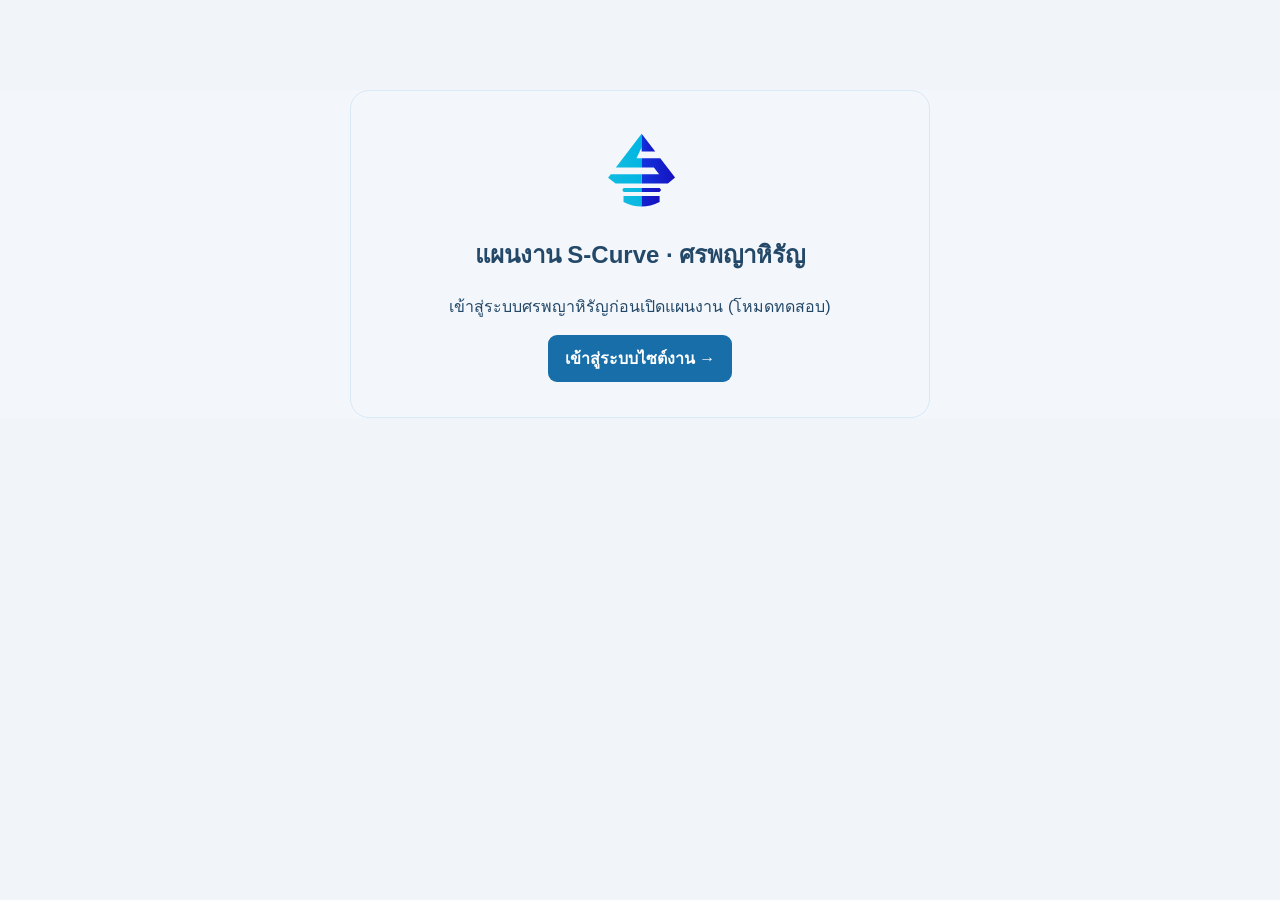
==== scurve.html @ 2c729a8c "Create Sorphayahiran branded S-Curve with expandable stage rows; leave Awake Unit S-Curve unchanged" ====
<!doctype html>
<html lang="th"><head><meta charset="utf-8"><meta name="viewport" content="width=device-width,initial-scale=1">
<title>ศรพญาหิรัญ | S-Curve แผนงานราชมงคลล้านนา</title><link rel="icon" href="spy-mark.svg" type="image/svg+xml"><script>window.spyIsOwner=()=>{try{return sessionStorage.getItem("spy_demo_role")==="owner"}catch{return false}}</script>
<style>
:root{font-family:Tahoma,Arial,sans-serif;color:#182c44;background:#f1f5fa}*{box-sizing:border-box}body{margin:0}header{background:#12263e;color:white;padding:20px 28px}header h1{margin:0;font-size:23px}header small{color:#bfd0e2}.wrap{max-width:none;width:100%;margin:12px auto;padding:0 10px}.card{background:white;border:1px solid #dce5ef;border-radius:12px;padding:18px;margin-bottom:16px;box-shadow:0 3px 12px #10263d0a}.toolbar{display:flex;gap:8px;flex-wrap:wrap;align-items:center}button{cursor:pointer;border:1px solid #b9c9d8;border-radius:7px;padding:10px 14px;background:white;font-weight:bold;color:#173450}button.active,button.primary{background:#1465b7;color:white;border-color:#1465b7}button:hover{filter:brightness(.94)}label{font-size:13px;font-weight:bold}input{padding:8px;border:1px solid #bccbd8;border-radius:5px}input[type=number]{width:80px}.time-stats{margin-top:12px}.time-stats .stat{background:#e9f6f4}.schedule .monthly-total th{background:#e4f5eb;font-weight:bold}.schedule .monthly-days th{background:#fff3dc;font-weight:bold}.stats{display:grid;grid-template-columns:repeat(4,1fr);gap:12px}.stat{padding:15px;border-radius:9px;background:#eff5fb}.stat b{display:block;font-size:24px;margin-top:6px}.negative{color:#c63d3d}.positive{color:#16804e}.sheet{overflow-x:auto;max-width:100%}.print-title{text-align:center;margin-bottom:14px}.print-title h2{margin:4px 0}.grid-holder{position:relative;min-width:0;width:100%}.schedule{border-collapse:collapse;width:100%;table-layout:fixed;font-size:clamp(7px,.56vw,10px)}.schedule th,.schedule td{border:1px solid #aab8c5;text-align:center;padding:4px 1px;height:31px}.schedule th{background:#e9f1fa}.schedule .desc{width:190px;text-align:left;padding-left:7px}.schedule .no{width:44px}.schedule .amount{width:100px}.schedule .month{width:auto}.schedule .bar{background:#d84b53}.schedule .actualbar{background:#45a77a}.schedule .muted{background:#f7f9fc}.schedule .rowactual td{height:25px;background-color:#f9fcff}.schedule .rowactual .actualbar{background:#45a77a}.curve{position:absolute;pointer-events:none;overflow:visible}.curve polyline{fill:none;stroke-width:3.2;stroke-linejoin:round;stroke-linecap:round}.curve text{font-size:10px;fill:#1c5b9d}.legend{display:flex;gap:18px;margin:12px 0;font-size:13px}.dot{display:inline-block;width:13px;height:4px;vertical-align:middle;margin-right:5px}.edit{border-collapse:collapse;width:100%;font-size:13px}.edit td,.edit th{border-bottom:1px solid #dce5ee;padding:9px}.edit th{text-align:left;background:#edf4fb}.note{font-size:12px;color:#64768b}footer{padding:20px;text-align:center;color:#718198}@media(max-width:850px){.stats{grid-template-columns:repeat(2,1fr)}.schedule{font-size:8px}.schedule .desc{width:150px}}@page{size:A3 landscape;margin:9mm}@media print{body{background:white}header,.toolbar,.editor,.note,.noprint,footer{display:none!important}.wrap{margin:0;max-width:none;padding:0}.card{box-shadow:none;border:0;padding:0;margin:0}.sheet{overflow:visible}.grid-holder{min-width:0}.schedule{font-size:8px}.schedule .desc{width:190px}.schedule .amount{width:88px}.schedule .no{width:30px}.schedule th,.schedule td{height:29px;padding:2px 0}.schedule .rowactual td{height:20px}.stats{grid-template-columns:repeat(4,1fr)}.stat{padding:6px}.stat b{font-size:14px}.print-title h2{font-size:15px}}
.panel-heading{display:flex;justify-content:space-between;align-items:center;gap:12px}.panel-heading h3{margin:0}.toggle-panel{white-space:nowrap}#planPanel[hidden],#actualPanel[hidden]{display:none!important}@media print{#planPanel,#actualPanel{display:none!important}}</style><link rel="stylesheet" href="scurve-spy.css"></head><body><div id="spyAuthGate"><img src="spy-mark.svg" alt="ศรพญาหิรัญ" width="85" height="85"><h2>แผนงาน S-Curve · ศรพญาหิรัญ</h2><p>เข้าสู่ระบบศรพญาหิรัญก่อนเปิดแผนงาน (โหมดทดสอบ)</p><a href="./index.html">เข้าสู่ระบบไซต์งาน →</a></div><div class="spy-scurve-app">
<header><div class="spy-brand-heading"><img src="logo.png" onerror="this.onerror=null;this.src='spy-mark.svg'" alt="โลโก้ศรพญาหิรัญ"><div><h1>ศรพญาหิรัญ · S-CURVE MANAGER</h1><small>แผนงานโครงการอาคารเรียนและปฏิบัติการเอนกประสงค์ · มทร.ล้านนา ดอยสะเก็ด</small></div></div></header>
<main class="wrap">
<section class="card toolbar noprint"><a class="spy-return" href="./index.html?tab=plan">← ระบบบริหารไซต์ราชมงคล</a>
<button id="planBtn" class="active" onclick="setMode('plan')">🔵 แผนงานตามสัญญา</button>
<button id="compareBtn" onclick="setMode('compare')">🟢 เทียบแผนกับงานปัจจุบัน</button>
<button onclick="window.print()">🖨️ พิมพ์ PDF (A3 แนวนอน)</button>
<label>วันที่รายงาน <input id="reportDate" type="date" onchange="render()"></label>
<button onclick="exportData()">⬇️ สำรองข้อมูล</button>
<label class="primary" style="padding:9px;border-radius:6px;background:#edf4fb">⬆️ นำเข้าข้อมูล <input type="file" accept=".json" onchange="importData(event)" style="width:180px"></label>
</section>
<section class="card"><div class="print-title"><h2>แผนงานและกราฟความก้าวหน้า (S-CURVE)</h2><div><strong>อาคารเรียนและปฏิบัติการเอนกประสงค์ มทร.ล้านนา</strong></div><div><span class="spy-price">สัญญา 205,555,555 บาท · </span> 13 งวด · 6 ต.ค. 2569 – 4 มี.ค. 2572 · <span id="dateLabel"></span></div></div>
<div class="stats"><div class="stat">แผนสะสม ณ วันที่รายงาน<b id="planValue">0%</b></div><div class="stat">ผลงานจริงสะสม<b id="actualValue">0%</b></div><div class="stat">ผลต่างจริง − แผน<b id="deltaValue">0%</b></div><div class="stat">สถานะ<b id="statusValue">—</b></div></div>
<div class="stats time-stats"><div class="stat">ระยะเวลาตามสัญญา<b id="totalDays">—</b></div><div class="stat">ใช้เวลาไปแล้ว<b id="usedDays">—</b></div><div class="stat">เหลือเวลาอีก<b id="remainingDays">—</b></div><div class="stat spy-sensitive">มูลค่างานตามแผน ณ วันที่รายงาน<b id="earnedValue">—</b><small class="note">คำนวณจากแผนสะสม × มูลค่าสัญญา</small></div></div><div class="stats time-stats spy-sensitive"><div class="stat">มูลค่าผลงานจริงสะสม ณ วันที่รายงาน<b id="actualMoneyValue">—</b></div><div class="stat">ผลต่างมูลค่างานจริง − แผน<b id="moneyDeltaValue">—</b></div><div class="stat">มูลค่าสัญญารวม<b id="contractMoneyValue">—</b></div><div class="stat">วันที่ใช้คำนวณ<b id="moneyReportDate">—</b></div></div><div class="legend"><span><i class="dot" style="background:#1674d2"></i>แผนงาน</span><span id="actualLegend"><i class="dot" style="background:#119b64"></i>ผลงานจริง</span><span><i class="dot" style="background:#d84b53"></i>ช่วงดำเนินงานตามแผน</span></div>
<div class="spy-inline-heading noprint"><div><h2>13 งวดงานและแผนงานย่อย</h2><p>คลิก ▸ ที่งวดเพื่อแทรกงานย่อยใต้แผนใหญ่ · คลิกชื่องานเพื่อแก้ไขวันและผลงานจริง</p></div><div class="spy-stage-control"><button onclick="spyExpandAll()">＋ เปิดทุกงวด</button><button onclick="spyCollapseAll()">− ย่อทุกงวด</button><button onclick="spySyncSubplans()">↻ อัปเดตกราฟจากงานย่อย</button></div></div><div class="sheet"><div class="grid-holder" id="gridHolder"><table class="schedule" id="schedule"></table><svg class="curve" id="curve"></svg></div></div>
<div id="spyActiveStageNotice" class="spy-callout spy-no-print">เลือกงวดงานเพื่อแสดงแผนย่อยตามเอกสารการแบ่งงวด 1–13</div><section id="spySubplanDetails" class="spy-sub-editor spy-no-print" hidden></section><p class="note">เส้น S-Curve คำนวณตามสัดส่วนมูลค่างวดงานที่กระจายตามวันในแต่ละงวด (Financial-weighted progress) ไม่ใช่ปริมาณงานทางกายภาพโดยตรง ข้อมูลจริงต้องบันทึกเอง</p></section>
<section class="card editor"><div class="panel-heading"><h3>ปรับแผนสะสมรายเดือน</h3><button type="button" class="toggle-panel noprint" onclick="togglePanel('planPanel',this)" aria-expanded="false">▼ แสดงข้อมูล</button></div><div id="planPanel" hidden><p class="note">กรอกเปอร์เซ็นต์แผนสะสมสิ้นเดือนเพื่อปรับมูลค่าตามแผน · ไม่กรอกใช้แผนเดิม</p><div class="sheet"><table class="edit"><thead><tr><th>เดือน</th><th>แผนสะสม (%)</th><th>เดือน</th><th>แผนสะสม (%)</th></tr></thead><tbody id="planEditBody"></tbody></table></div><button onclick="resetPlan()">คืนค่าแผนเดิม</button></div></section><section class="card editor"><div class="panel-heading"><h3>บันทึกผลงานจริงรายเดือน</h3><button type="button" class="toggle-panel noprint" onclick="togglePanel('actualPanel',this)" aria-expanded="false">▼ แสดงข้อมูล</button></div><div id="actualPanel" hidden><p class="note">เลือกวิธีกรอก: เปอร์เซ็นต์สะสม หรือมูลค่างานรายเดือน · กรอกข้อมูลแล้วกราฟและสรุปจะปรับทันที · ระบบเก็บข้อมูลในเบราว์เซอร์เครื่องนี้โดยอัตโนมัติ กรุณาสำรอง JSON เป็นระยะ</p><label>รูปแบบข้อมูลจริง <select id="actualMode" onchange="changeActualMode(this.value)"><option value="percent">เปอร์เซ็นต์งานจริงสะสม (%)</option><option value="money" class="spy-owner-only">มูลค่างานจริงรายเดือน (บาท)</option></select></label><div class="sheet"><table class="edit"><thead><tr><th>เดือน</th><th><span class="actualInputLabel">ผลงานจริงสะสม (%)</span></th><th>เดือน</th><th>มูลค่างานจริงรายเดือน (บาท)</th></tr></thead><tbody id="editBody"></tbody></table></div><button onclick="clearActual()">ล้างผลงานจริงทั้งหมด</button></div></section>
</main><footer>บริษัท ศรพญาหิรัญ จำกัด · แผนงานราชมงคลล้านนา · ข้อมูลทดลองอยู่ในอุปกรณ์นี้</footer></div>
<script src="site-contract-data.js"></script>
<script>
const milestones=[
['2569-10-06','2570-02-03',14388888,'เตรียมพื้นที่ / เสาเข็ม / ฐานราก / ไฟฟ้าแรงสูง'],
['2570-02-04','2570-05-04',8222222,'พื้นชั้น 1 / เสาชั้น 2 / ระบบสุขาภิบาล'],
['2570-05-05','2570-07-03',12333333,'พื้น PT ชั้น 2 / เสาชั้น 3 / ถังบำบัด'],
['2570-07-04','2570-09-01',8222222,'พื้นชั้น 3 / บันได / ก่อผนัง / ท่อไฟฟ้า'],
['2570-09-02','2570-10-31',16444444,'โครงหลังคา / ก่อฉาบ / ท่อไฟฟ้า 80%'],
['2570-11-01','2570-12-30',24666666,'มุงหลังคา / ท่อสุขาภิบาล / ท่อสื่อสาร'],
['2570-12-31','2571-02-13',12333333,'หลังคา / ร้อยสาย / ฝ้าเพดาน'],
['2571-02-14','2571-03-29',10277777,'ฝ้า / พื้น / ตู้ควบคุมไฟฟ้า / ระบบสื่อสาร'],
['2571-03-30','2571-05-28',10277777,'แจ้งเหตุเพลิงไหม้ / แสงสว่าง / ระบายอากาศ'],
['2571-05-29','2571-08-06',10277777,'ทาสี / สุขาภิบาล / ปรับอากาศ / งานพื้น'],
['2571-08-07','2571-10-05',28777777,'ถนน / ผนังภายนอก / Solar / ระบบภาพเสียง'],
['2571-10-06','2572-01-03',20555555,'ถนน / เครื่องปรับอากาศ / หม้อแปลง / ไฟภายนอก'],
['2572-01-04','2572-03-04',28777784,'ภูมิทัศน์ / CCTV / ลิฟต์ / ทดสอบส่งมอบ']
];
const thaiYear=(s)=>{const a=s.split('-');return new Date(Number(a[0])-543,Number(a[1])-1,Number(a[2]))};
const iso=(d)=>d.toISOString().slice(0,10);
const fmt=(n)=>new Intl.NumberFormat('th-TH').format(n);
const months=[];for(let y=2026,m=9;y<2029||(y===2029&&m<=2);){months.push(new Date(y,m,1));m++;if(m===12){m=0;y++}}
const key=(d)=>d.getFullYear()+'-'+String(d.getMonth()+1).padStart(2,'0');
const label=(d)=>d.toLocaleDateString('th-TH',{month:'short',year:'2-digit'});
const total=milestones.reduce((s,r)=>s+r[2],0);const DAY=86400000;const projectStart=thaiYear(milestones[0][0]);const projectEnd=thaiYear(milestones[milestones.length-1][1]);const contractDays=Math.round((projectEnd-projectStart)/DAY)+1;function overlapDays(a,b,c,d){return Math.max(0,Math.round((Math.min(b,d)-Math.max(a,c))/DAY)+1)}function monthlyMoney(m){if(Object.keys(planOverrides).length){const prev=new Date(m.getFullYear(),m.getMonth(),0),end=new Date(m.getFullYear(),m.getMonth()+1,0);return total*(planAt(end)-planAt(prev))/100}const a=new Date(m.getFullYear(),m.getMonth(),1),b=new Date(m.getFullYear(),m.getMonth()+1,0);return milestones.reduce((sum,r)=>{const x=thaiYear(r[0]),y=thaiYear(r[1]);return sum+r[2]*overlapDays(x,y,a,b)/(Math.round((y-x)/DAY)+1)},0)}
let planOverrides={};try{planOverrides=JSON.parse(localStorage.getItem('spy-scurve-plan-overrides')||'{}')}catch(e){}let actual={};let actualMode=localStorage.getItem('spy-scurve-input-mode')||'percent';try{actual=JSON.parse(localStorage.getItem('spy-scurve-money-v2')||localStorage.getItem('spy-scurve-actual')||'{}')}catch(e){}
let mode='plan';
const today=new Date();document.getElementById('reportDate').value=iso(today);
function basePlanAt(date){let sum=0;for(const r of milestones){const a=thaiYear(r[0]),b=thaiYear(r[1]);const days=(b-a)/86400000+1;const elapsed=Math.max(0,Math.min(days,(date-a)/86400000+1));sum+=r[2]*elapsed/days}return 100*sum/total}
function planAt(date){if(!Object.keys(planOverrides).length)return basePlanAt(date);if(date<projectStart)return 0;if(date>=projectEnd)return 100;const m=new Date(date.getFullYear(),date.getMonth(),1),end=new Date(m.getFullYear(),m.getMonth()+1,0),prev=new Date(m.getFullYear(),m.getMonth(),0),pm=new Date(m.getFullYear(),m.getMonth()-1,1);const current=planOverrides[key(m)]===undefined?basePlanAt(end):Number(planOverrides[key(m)]);const previous=m.getTime()===new Date(projectStart.getFullYear(),projectStart.getMonth(),1).getTime()?0:(planOverrides[key(pm)]===undefined?basePlanAt(prev):Number(planOverrides[key(pm)]));const start=m<projectStart?projectStart:m;return previous+(current-previous)*Math.max(0,Math.min(1,((date-start)/DAY+1)/((end-start)/DAY+1)))}
function togglePanel(id,button){const panel=document.getElementById(id);const open=panel.hidden;panel.hidden=!open;button.textContent=open?'▲ ซ่อนข้อมูล':'▼ แสดงข้อมูล';button.setAttribute('aria-expanded',String(open));try{localStorage.setItem('spy-scurve-panel-'+id,open?'open':'closed')}catch(e){}}function restorePanels(){for(const id of ['planPanel','actualPanel']){const panel=document.getElementById(id);const open=localStorage.getItem('spy-scurve-panel-'+id)==='open';panel.hidden=!open;const btn=panel.parentElement.querySelector('.toggle-panel');btn.textContent=open?'▲ ซ่อนข้อมูล':'▼ แสดงข้อมูล';btn.setAttribute('aria-expanded',String(open))}}function makePlanEditor(){let out='';for(let i=0;i<months.length;i+=2){out+='<tr>';for(let j=i;j<i+2;j++){if(j>=months.length){out+='<td></td><td></td>';continue}const m=months[j],k=key(m);out+='<td>'+label(m)+'</td><td><input type="number" min="0" max="100" step=".01" placeholder="'+basePlanAt(new Date(m.getFullYear(),m.getMonth()+1,0)).toFixed(2)+'" value="'+(planOverrides[k]??'')+'" data-month="'+k+'" onchange="updatePlan(this)"></td>'}out+='</tr>'}document.getElementById('planEditBody').innerHTML=out}
function updatePlan(el){const v=el.value.trim();if(v==='')delete planOverrides[el.dataset.month];else{const n=Number(v);if(!Number.isFinite(n)||n<0||n>100){alert('กรอกแผน 0–100%');return}planOverrides[el.dataset.month]=n}localStorage.setItem('spy-scurve-plan-overrides',JSON.stringify(planOverrides));render()}
function resetPlan(){if(!confirm('คืนค่าแผนเดิม?'))return;planOverrides={};localStorage.removeItem('spy-scurve-plan-overrides');makePlanEditor();render()}
function actualCumulative(m){const known=months.filter(x=>x<=m&&actual[key(x)]!==undefined&&actual[key(x)]!=='');if(!known.length)return null;if(actualMode==='percent')return Number(actual[key(known[known.length-1])]);return 100*known.reduce((sum,x)=>sum+Number(actual[key(x)]||0),0)/total}function lastRecordedMonth(){const known=months.filter(m=>actual[key(m)]!==undefined&&actual[key(m)]!=='');return known.length?known[known.length-1]:null}function actualOnRecordedTimeline(m){const last=lastRecordedMonth();return last&&m<=last?actualCumulative(m):null}
function actualAt(date){const eligible=months.filter(m=>m<=date&&actual[key(m)]!==undefined&&actual[key(m)]!=='');return eligible.length?actualCumulative(eligible[eligible.length-1]):null}
function changeActualMode(v){if(v===actualMode)return;if(Object.keys(actual).length&&!confirm('เปลี่ยนรูปแบบข้อมูลจะล้างค่าที่กรอกไว้ในรูปแบบเดิม ต้องการดำเนินการหรือไม่?')){document.getElementById('actualMode').value=actualMode;return}actual={};actualMode=v;localStorage.setItem('spy-scurve-input-mode',v);localStorage.setItem('spy-scurve-money-v2','{}');makeEditor();render()}
function setMode(v){mode=v;document.getElementById('planBtn').classList.toggle('active',v==='plan');document.getElementById('compareBtn').classList.toggle('active',v==='compare');render()}
function render(){const d=new Date(document.getElementById('reportDate').value+'T23:59:59');const p=planAt(d),a=actualAt(d);document.getElementById('dateLabel').textContent='วันที่รายงาน '+d.toLocaleDateString('th-TH',{dateStyle:'long'});document.getElementById('planValue').textContent=p.toFixed(2)+'%';document.getElementById('actualValue').textContent=a===null?'ยังไม่บันทึก':a.toFixed(2)+'%';const diff=a===null?null:a-p;const de=document.getElementById('deltaValue');de.textContent=diff===null?'—':(diff>0?'+':'')+diff.toFixed(2)+'%';de.className=diff===null?'':diff<0?'negative':'positive';document.getElementById('statusValue').textContent=diff===null?'รอข้อมูล':diff<-0.01?'ล่าช้ากว่าแผน':diff>0.01?'เร็วกว่าแผน':'ตรงตามแผน';document.getElementById('actualLegend').style.display=mode==='compare'?'':'none';const reportDay=new Date(d.getFullYear(),d.getMonth(),d.getDate());const elapsed=Math.max(0,Math.min(contractDays,Math.round((reportDay-projectStart)/DAY)+1));document.getElementById('totalDays').textContent=fmt(contractDays)+' วัน';document.getElementById('usedDays').textContent=fmt(elapsed)+' วัน';document.getElementById('remainingDays').textContent=fmt(contractDays-elapsed)+' วัน';const plannedMoney=total*p/100;const actualMoney=a===null?null:total*a/100;document.getElementById('earnedValue').textContent=fmt(Math.round(plannedMoney))+' บาท';document.getElementById('actualMoneyValue').textContent=actualMoney===null?'ยังไม่บันทึก':fmt(Math.round(actualMoney))+' บาท';const moneyDelta=document.getElementById('moneyDeltaValue');moneyDelta.textContent=actualMoney===null?'—':(actualMoney-plannedMoney>=0?'+':'−')+fmt(Math.round(Math.abs(actualMoney-plannedMoney)))+' บาท';moneyDelta.className=actualMoney===null?'':actualMoney<plannedMoney?'negative':'positive';document.getElementById('contractMoneyValue').textContent=fmt(total)+' บาท';document.getElementById('moneyReportDate').textContent=d.toLocaleDateString('th-TH',{day:'numeric',month:'short',year:'numeric'});
let html='<colgroup><col style="width:32px"><col style="width:185px"><col style="width:96px">'+months.map(()=>'<col style="width:auto">').join('')+'</colgroup><thead><tr><th class="no">งวด</th><th class="desc">รายละเอียดงาน</th><th class="amount">'+(window.spyIsOwner()?'จำนวนเงิน (บาท)':'เป้าหมาย')+'</th>'+months.map(m=>'<th class="month">'+label(m)+'</th>').join('')+'</tr></thead><tbody>';
milestones.forEach((r,i)=>{
 const stageStart=thaiYear(r[0]),stageEnd=thaiYear(r[1]);
 html+='<tr class="spy-stage-main"><td>'+(i+1)+'</td>'+
 '<td class="desc"><button type="button" class="spy-expand" onclick="spyToggleStage('+i+')" aria-label="เปิดแผนย่อยงวดที่ '+(i+1)+'" aria-expanded="'+(window.spyIsExpanded?.(i)?'true':'false')+'">'+(window.spyIsExpanded?.(i)?'▾':'▸')+'</button> '+r[3]+
 ' <span class="spy-stage-percent">'+(window.spyStagePercent?.(i)??0).toFixed(1)+'%</span></td>'+
 '<td>'+(window.spyIsOwner()?fmt(r[2]):'—')+'</td>'+
 months.map(m=>{const finish=new Date(m.getFullYear(),m.getMonth()+1,0);return '<td class="'+(stageStart<=finish&&stageEnd>=m?'bar':'muted')+'"></td>'}).join('')+'</tr>';
 if(mode==='compare')html+='<tr class="rowactual"><td></td><td class="desc">ผลงานจริงงวด '+(i+1)+'</td><td></td>'+
 months.map(m=>'<td class="'+(actual[key(m)]!==undefined&&stageStart<=new Date(m.getFullYear(),m.getMonth()+1,0)&&stageEnd>=m?'actualbar':'')+'"></td>').join('')+'</tr>';
 if(window.spyStageRows)html+=window.spyStageRows(i,months);
});
html+='</tbody><tfoot><tr class="monthly-days"><th colspan="3">ระยะเวลาดำเนินงานในแต่ละเดือน (วัน)</th>'+months.map(m=>'<th>'+overlapDays(projectStart,projectEnd,new Date(m.getFullYear(),m.getMonth(),1),new Date(m.getFullYear(),m.getMonth()+1,0))+'</th>').join('')+'</tr><tr class="monthly-total"><th colspan="3">มูลค่างานตามแผนรายเดือน (บาท)</th>'+months.map(m=>'<th>'+(window.spyIsOwner()?fmt(Math.round(monthlyMoney(m))):'—')+'</th>').join('')+'</tr><tr><th colspan="3">แผนสะสม (%)</th>'+months.map(m=>'<th>'+planAt(new Date(m.getFullYear(),m.getMonth()+1,0)).toFixed(1)+'</th>').join('')+'</tr>';if(mode==='compare')html+='<tr><th colspan="3">งานจริงสะสม (%)</th>'+months.map(m=>'<th>'+(actualOnRecordedTimeline(m)===null?'—':actualOnRecordedTimeline(m).toFixed(2))+'</th>').join('')+'</tr>';html+='</tfoot>';document.getElementById('schedule').innerHTML=html;requestAnimationFrame(drawCurve)}
function drawCurve(){const t=document.getElementById('schedule'),svg=document.getElementById('curve');const rows=t.tBodies[0].rows;if(!rows.length)return;const head=t.tHead.rows[0];const first=head.cells[3],last=head.cells[head.cells.length-1];const top=rows[0].offsetTop,bottom=rows[rows.length-1].offsetTop+rows[rows.length-1].offsetHeight;const x0=first.offsetLeft,x1=last.offsetLeft+last.offsetWidth;const h=bottom-top;svg.style.left=x0+'px';svg.style.top=top+'px';svg.style.width=(x1-x0)+'px';svg.style.height=h+'px';svg.setAttribute('viewBox','0 0 '+(x1-x0)+' '+h);const x=i=>head.cells[i+3].offsetLeft-x0+head.cells[i+3].offsetWidth/2;const y=v=>h-6-(Math.max(0,Math.min(100,v))/100)*(h-16);const pts=months.map((m,i)=>x(i)+','+y(planAt(new Date(m.getFullYear(),m.getMonth()+1,0)))).join(' ');let out='<polyline points="'+pts+'" stroke="#1674d2"/>';if(mode==='compare'){const known=months.map((m,i)=>({i,m,v:actualOnRecordedTimeline(m)})).filter(o=>o.v!==null&&Number.isFinite(o.v));if(known.length){out+='<polyline points="'+known.map(o=>x(o.i)+','+y(Number(o.v))).join(' ')+'" stroke="#119b64"/>';for(const o of known)out+='<circle cx="'+x(o.i)+'" cy="'+y(Number(o.v))+'" r="2.5" fill="#119b64"/>'}}svg.innerHTML=out}
function makeEditor(){document.getElementById('actualMode').value=actualMode;document.querySelectorAll('.actualInputLabel').forEach(el=>el.textContent=actualMode==='percent'?'ผลงานจริงสะสม (%)':'มูลค่างานจริงรายเดือน (บาท)');let s='';for(let i=0;i<months.length;i+=2){s+='<tr>';for(let j=i;j<i+2;j++){if(j>=months.length){s+='<td></td><td></td>';continue}const m=months[j],k=key(m);s+='<td>'+label(m)+'</td><td><input type="number" min="0" step="0.01" value="'+(actual[k]??'')+'" data-month="'+k+'" onchange="updateActual(this)"></td>'}s+='</tr>'}document.getElementById('editBody').innerHTML=s}
function updateActual(el){const v=el.value.trim();if(v==='')delete actual[el.dataset.month];else{const n=Number(v);if(!Number.isFinite(n)||n<0||(actualMode==='percent'&&n>100)){alert(actualMode==='percent'?'กรอกเปอร์เซ็นต์ 0–100':'กรอกจำนวนเงินตั้งแต่ 0 บาทขึ้นไป');return}actual[el.dataset.month]=n}localStorage.setItem('spy-scurve-money-v2',JSON.stringify(actual));render()}
function clearActual(){if(!confirm('ยืนยันล้างข้อมูลผลงานจริงทั้งหมด?'))return;actual={};localStorage.removeItem('spy-scurve-money-v2');makeEditor();render()}
function exportData(){const blob=new Blob([JSON.stringify({version:7,actual,actualMode,planOverrides},null,2)],{type:'application/json'});const a=document.createElement('a');a.href=URL.createObjectURL(blob);a.download='spy-scurve-actual.json';a.click();URL.revokeObjectURL(a.href)}
function importData(e){const f=e.target.files[0];if(!f)return;const rd=new FileReader();rd.onload=()=>{try{const obj=JSON.parse(rd.result);if(!obj.actual||typeof obj.actual!=='object')throw Error('Invalid');actual=obj.actual;planOverrides=obj.planOverrides||{};localStorage.setItem('spy-scurve-plan-overrides',JSON.stringify(planOverrides));actualMode=obj.actualMode||'percent';localStorage.setItem('spy-scurve-input-mode',actualMode);localStorage.setItem('spy-scurve-money-v2',JSON.stringify(actual));makeEditor();render()}catch(err){alert('ไฟล์ข้อมูลไม่ถูกต้อง')}};rd.readAsText(f)}
window.addEventListener('resize',drawCurve);makePlanEditor();makeEditor();restorePanels();render();
</script><script src="spy-scurve-tasks.js"></script></body></html>
---- scurve-spy.css ----
:root{font-family:Tahoma,Arial,sans-serif}body{background:#f3f7fc;color:#193857}
header{background:linear-gradient(107deg,#0e304e,#17649b);color:#fff;border-bottom:3px solid #31b2da}
.spy-brand-heading{display:flex;align-items:center;gap:14px}.spy-brand-heading img{width:58px;height:58px;object-fit:contain;background:#fff;border-radius:12px;padding:5px}
.spy-brand-heading h1{font-size:23px;letter-spacing:-.2px}.spy-brand-heading small{display:block;font-size:12px;margin-top:5px}
.spy-scurve-app{min-height:100vh}body:not(.spy-scurve-auth) .spy-scurve-app{display:none!important}
#spyAuthGate{padding:35px 20px;text-align:center;background:#f3f7fc;color:#234868;max-width:580px;margin:10vh auto;border:1px solid #d8e8f4;border-radius:19px}
body.spy-scurve-auth #spyAuthGate{display:none}#spyAuthGate a,.spy-return{display:inline-block;border-radius:9px;background:#176ea9;color:white;text-decoration:none;font-weight:700;padding:11px 17px}
.spy-return{background:#e5f3ff;color:#1b5b89;border:1px solid #cce4f7}
.spy-inline-heading{display:flex;gap:15px;justify-content:space-between;align-items:center;flex-wrap:wrap;padding:0 3px 12px}
.spy-inline-heading h2{margin:0;font-size:19px;color:#1a496f}.spy-inline-heading p{margin:5px 0 0;color:#71879e;font-size:12px}
.spy-stage-control{display:flex;align-items:center;gap:9px;flex-wrap:wrap}.spy-stage-control button{font-size:12px;padding:9px 12px}
.spy-expand{border:0;box-shadow:none;padding:4px 1px;background:transparent;font-size:12px;color:#125d97;vertical-align:middle}
.schedule .desc{line-height:1.5}.schedule .spy-subtask-row td{height:25px;background:#f8fbff;color:#35637e}
.schedule .spy-subtask-row td.task-time{background:#e5f3ff;border-bottom:1px solid #c9e7fa}
.schedule .spy-subtask-row td.task-time.active{background:#8dcdeb}.schedule .spy-subtask-row td.task-time.actual-done{background:#62beaa}
.schedule .spy-subtask-row .desc{font-size:9px;white-space:normal;overflow-wrap:anywhere}.schedule .spy-subtask-row .desc button{padding:0;border:0;text-align:left;font-size:9px;color:#275f90;background:transparent;font-weight:600;max-width:100%;white-space:normal}
.schedule .spy-subtask-row .desc button:hover{text-decoration:underline}.schedule .spy-subtask-row .no{color:#5694b9}
.schedule .spy-group-row td{background:#e7f1fc;font-weight:700;color:#295c82;height:27px;font-size:10px}
.spy-stage-percent{font-size:10px;display:inline-block;color:#1f7d66;background:#e0f6ed;border-radius:8px;padding:1px 5px;margin-left:3px}
.spy-sub-editor{border:1px solid #cee4f7;background:#f9fcff;border-radius:13px;margin-top:14px;padding:16px}
.spy-sub-editor h3{font-size:17px;color:#20547c;margin-top:0}.spy-sub-form{display:grid;grid-template-columns:repeat(3,minmax(0,1fr));gap:11px}
.spy-sub-form label{display:flex;flex-direction:column;gap:6px;font-size:12px;color:#3e6283}.spy-sub-form label.wide{grid-column:1/-1}
.spy-sub-form input,.spy-sub-form textarea,.spy-sub-form select{width:100%;padding:10px;border-radius:9px;border:1px solid #d2e2ef;background:white;color:#143650}
.spy-sub-form textarea{min-height:80px}.spy-sub-actions{display:flex;gap:8px;flex-wrap:wrap;margin-top:16px}
.spy-sub-actions button{background:#176eb0;color:white;border:0}.spy-sub-actions button.ghost{background:white;color:#176eb0;border:1px solid #bcd7ed}
.spy-callout{padding:12px;background:#eaf5ff;border:1px solid #cfe5f6;border-radius:9px;font-size:12px;color:#335f7c;line-height:1.7;margin:12px 0}
.spy-sensitive-warning{color:#915c16;background:#fff3df;padding:10px 13px;border-radius:9px;margin:10px 0;font-size:11px}
body.spy-scurve-admin .spy-sensitive,body.spy-scurve-admin .spy-price,body.spy-scurve-admin .spy-owner-only{display:none!important}
@media(max-width:850px){.spy-sub-form{grid-template-columns:1fr 1fr}.spy-inline-heading{align-items:flex-start}}
@media(max-width:540px){.spy-sub-form{grid-template-columns:1fr}.spy-brand-heading h1{font-size:18px}.spy-stage-control button{font-size:11px}}
@media print{
 #spyAuthGate,.spy-expand,.spy-stage-control,.spy-sub-editor,.spy-sub-actions,.spy-return,.spy-inline-heading,.spy-no-print{display:none!important}
 .schedule .spy-subtask-row td{height:19px;font-size:7px}.schedule .spy-group-row td{height:20px;font-size:7px}
 .schedule .spy-subtask-row .desc button{font-size:7px}.schedule .spy-subtask-row td.task-time.active{background:#b3dbf5!important;print-color-adjust:exact;-webkit-print-color-adjust:exact}
 header{display:none!important}.card{page-break-inside:avoid}
}
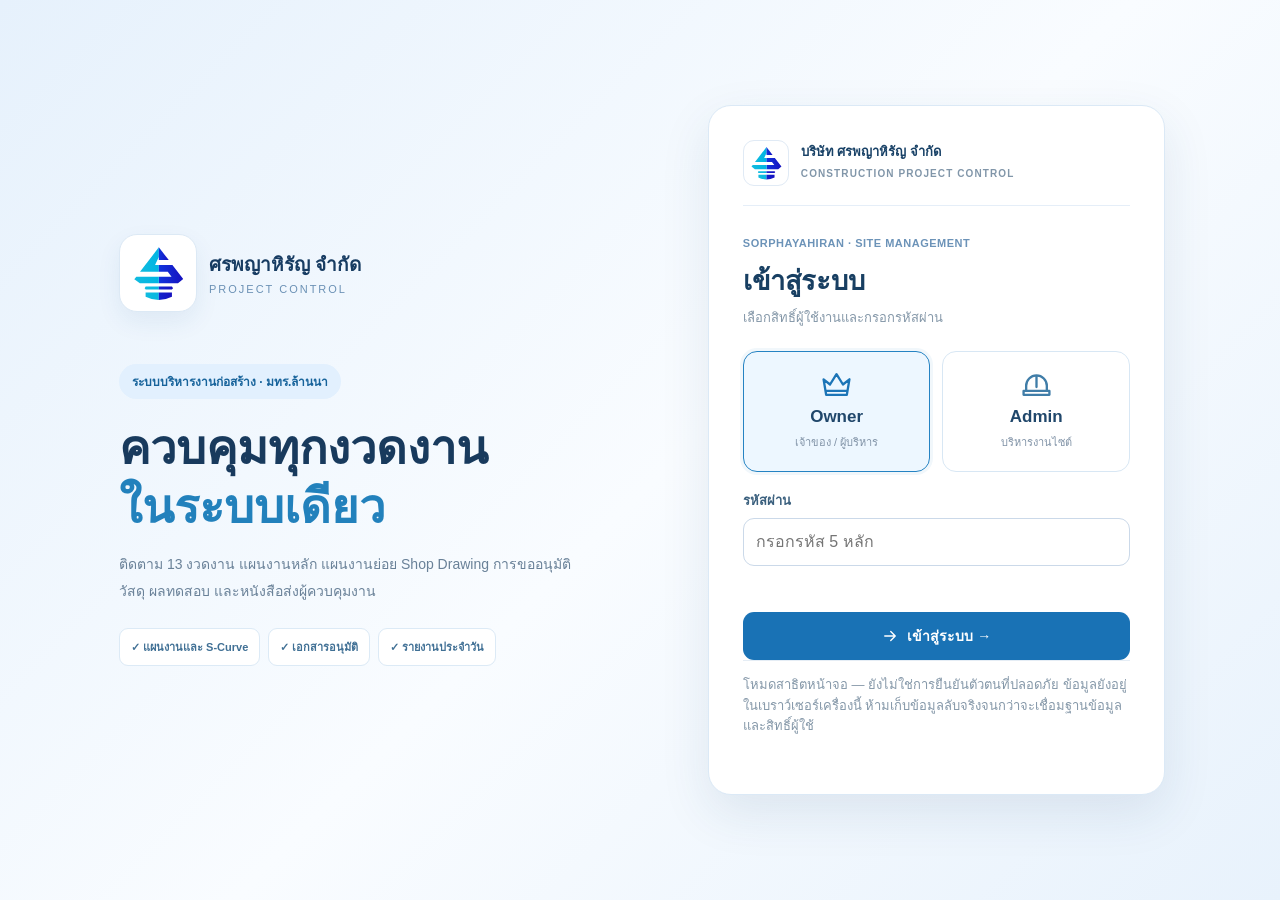
==== commit d087bab2: "Fix S-Curve access after rollback: restore role unlock and route unauthenticated users to site login" ====
--- a/scurve.html
+++ b/scurve.html
@@ -3,7 +3,7 @@
 <title>ศรพญาหิรัญ | S-Curve แผนงานราชมงคลล้านนา</title><link rel="icon" href="spy-mark.svg" type="image/svg+xml"><script>window.spyIsOwner=()=>{try{return sessionStorage.getItem("spy_demo_role")==="owner"}catch{return false}}</script>
 <style>
 :root{font-family:Tahoma,Arial,sans-serif;color:#182c44;background:#f1f5fa}*{box-sizing:border-box}body{margin:0}header{background:#12263e;color:white;padding:20px 28px}header h1{margin:0;font-size:23px}header small{color:#bfd0e2}.wrap{max-width:none;width:100%;margin:12px auto;padding:0 10px}.card{background:white;border:1px solid #dce5ef;border-radius:12px;padding:18px;margin-bottom:16px;box-shadow:0 3px 12px #10263d0a}.toolbar{display:flex;gap:8px;flex-wrap:wrap;align-items:center}button{cursor:pointer;border:1px solid #b9c9d8;border-radius:7px;padding:10px 14px;background:white;font-weight:bold;color:#173450}button.active,button.primary{background:#1465b7;color:white;border-color:#1465b7}button:hover{filter:brightness(.94)}label{font-size:13px;font-weight:bold}input{padding:8px;border:1px solid #bccbd8;border-radius:5px}input[type=number]{width:80px}.time-stats{margin-top:12px}.time-stats .stat{background:#e9f6f4}.schedule .monthly-total th{background:#e4f5eb;font-weight:bold}.schedule .monthly-days th{background:#fff3dc;font-weight:bold}.stats{display:grid;grid-template-columns:repeat(4,1fr);gap:12px}.stat{padding:15px;border-radius:9px;background:#eff5fb}.stat b{display:block;font-size:24px;margin-top:6px}.negative{color:#c63d3d}.positive{color:#16804e}.sheet{overflow-x:auto;max-width:100%}.print-title{text-align:center;margin-bottom:14px}.print-title h2{margin:4px 0}.grid-holder{position:relative;min-width:0;width:100%}.schedule{border-collapse:collapse;width:100%;table-layout:fixed;font-size:clamp(7px,.56vw,10px)}.schedule th,.schedule td{border:1px solid #aab8c5;text-align:center;padding:4px 1px;height:31px}.schedule th{background:#e9f1fa}.schedule .desc{width:190px;text-align:left;padding-left:7px}.schedule .no{width:44px}.schedule .amount{width:100px}.schedule .month{width:auto}.schedule .bar{background:#d84b53}.schedule .actualbar{background:#45a77a}.schedule .muted{background:#f7f9fc}.schedule .rowactual td{height:25px;background-color:#f9fcff}.schedule .rowactual .actualbar{background:#45a77a}.curve{position:absolute;pointer-events:none;overflow:visible}.curve polyline{fill:none;stroke-width:3.2;stroke-linejoin:round;stroke-linecap:round}.curve text{font-size:10px;fill:#1c5b9d}.legend{display:flex;gap:18px;margin:12px 0;font-size:13px}.dot{display:inline-block;width:13px;height:4px;vertical-align:middle;margin-right:5px}.edit{border-collapse:collapse;width:100%;font-size:13px}.edit td,.edit th{border-bottom:1px solid #dce5ee;padding:9px}.edit th{text-align:left;background:#edf4fb}.note{font-size:12px;color:#64768b}footer{padding:20px;text-align:center;color:#718198}@media(max-width:850px){.stats{grid-template-columns:repeat(2,1fr)}.schedule{font-size:8px}.schedule .desc{width:150px}}@page{size:A3 landscape;margin:9mm}@media print{body{background:white}header,.toolbar,.editor,.note,.noprint,footer{display:none!important}.wrap{margin:0;max-width:none;padding:0}.card{box-shadow:none;border:0;padding:0;margin:0}.sheet{overflow:visible}.grid-holder{min-width:0}.schedule{font-size:8px}.schedule .desc{width:190px}.schedule .amount{width:88px}.schedule .no{width:30px}.schedule th,.schedule td{height:29px;padding:2px 0}.schedule .rowactual td{height:20px}.stats{grid-template-columns:repeat(4,1fr)}.stat{padding:6px}.stat b{font-size:14px}.print-title h2{font-size:15px}}
-.panel-heading{display:flex;justify-content:space-between;align-items:center;gap:12px}.panel-heading h3{margin:0}.toggle-panel{white-space:nowrap}#planPanel[hidden],#actualPanel[hidden]{display:none!important}@media print{#planPanel,#actualPanel{display:none!important}}</style><link rel="stylesheet" href="scurve-spy.css"></head><body><div id="spyAuthGate"><img src="spy-mark.svg" alt="ศรพญาหิรัญ" width="85" height="85"><h2>แผนงาน S-Curve · ศรพญาหิรัญ</h2><p>เข้าสู่ระบบศรพญาหิรัญก่อนเปิดแผนงาน (โหมดทดสอบ)</p><a href="./index.html">เข้าสู่ระบบไซต์งาน →</a></div><div class="spy-scurve-app">
+.panel-heading{display:flex;justify-content:space-between;align-items:center;gap:12px}.panel-heading h3{margin:0}.toggle-panel{white-space:nowrap}#planPanel[hidden],#actualPanel[hidden]{display:none!important}@media print{#planPanel,#actualPanel{display:none!important}}</style><link rel="stylesheet" href="scurve-spy.css"></head><body><div id="spyAuthGate"><img src="spy-mark.svg" alt="ศรพญาหิรัญ" width="85" height="85"><h2>แผนงาน S-Curve · ศรพญาหิรัญ</h2><p>เข้าสู่ระบบศรพญาหิรัญก่อนเปิดแผนงาน (โหมดทดสอบ)</p><a href="./index.html?return=scurve">เข้าสู่ระบบไซต์งาน →</a></div><div class="spy-scurve-app">
 <header><div class="spy-brand-heading"><img src="logo.png" onerror="this.onerror=null;this.src='spy-mark.svg'" alt="โลโก้ศรพญาหิรัญ"><div><h1>ศรพญาหิรัญ · S-CURVE MANAGER</h1><small>แผนงานโครงการอาคารเรียนและปฏิบัติการเอนกประสงค์ · มทร.ล้านนา ดอยสะเก็ด</small></div></div></header>
 <main class="wrap">
 <section class="card toolbar noprint"><a class="spy-return" href="./index.html?tab=plan">← ระบบบริหารไซต์ราชมงคล</a>
@@ -17,11 +17,10 @@
 <section class="card"><div class="print-title"><h2>แผนงานและกราฟความก้าวหน้า (S-CURVE)</h2><div><strong>อาคารเรียนและปฏิบัติการเอนกประสงค์ มทร.ล้านนา</strong></div><div><span class="spy-price">สัญญา 205,555,555 บาท · </span> 13 งวด · 6 ต.ค. 2569 – 4 มี.ค. 2572 · <span id="dateLabel"></span></div></div>
 <div class="stats"><div class="stat">แผนสะสม ณ วันที่รายงาน<b id="planValue">0%</b></div><div class="stat">ผลงานจริงสะสม<b id="actualValue">0%</b></div><div class="stat">ผลต่างจริง − แผน<b id="deltaValue">0%</b></div><div class="stat">สถานะ<b id="statusValue">—</b></div></div>
 <div class="stats time-stats"><div class="stat">ระยะเวลาตามสัญญา<b id="totalDays">—</b></div><div class="stat">ใช้เวลาไปแล้ว<b id="usedDays">—</b></div><div class="stat">เหลือเวลาอีก<b id="remainingDays">—</b></div><div class="stat spy-sensitive">มูลค่างานตามแผน ณ วันที่รายงาน<b id="earnedValue">—</b><small class="note">คำนวณจากแผนสะสม × มูลค่าสัญญา</small></div></div><div class="stats time-stats spy-sensitive"><div class="stat">มูลค่าผลงานจริงสะสม ณ วันที่รายงาน<b id="actualMoneyValue">—</b></div><div class="stat">ผลต่างมูลค่างานจริง − แผน<b id="moneyDeltaValue">—</b></div><div class="stat">มูลค่าสัญญารวม<b id="contractMoneyValue">—</b></div><div class="stat">วันที่ใช้คำนวณ<b id="moneyReportDate">—</b></div></div><div class="legend"><span><i class="dot" style="background:#1674d2"></i>แผนงาน</span><span id="actualLegend"><i class="dot" style="background:#119b64"></i>ผลงานจริง</span><span><i class="dot" style="background:#d84b53"></i>ช่วงดำเนินงานตามแผน</span></div>
-<div class="spy-inline-heading noprint"><div><h2>13 งวดงานและแผนงานย่อย</h2><p>คลิก ▸ ที่งวดเพื่อแทรกงานย่อยใต้แผนใหญ่ · คลิกชื่องานเพื่อแก้ไขวันและผลงานจริง</p></div><div class="spy-stage-control"><button onclick="spyExpandAll()">＋ เปิดทุกงวด</button><button onclick="spyCollapseAll()">− ย่อทุกงวด</button><button onclick="spySyncSubplans()">↻ อัปเดตกราฟจากงานย่อย</button></div></div><div class="sheet"><div class="grid-holder" id="gridHolder"><table class="schedule" id="schedule"></table><svg class="curve" id="curve"></svg></div></div>
-<div id="spyActiveStageNotice" class="spy-callout spy-no-print">เลือกงวดงานเพื่อแสดงแผนย่อยตามเอกสารการแบ่งงวด 1–13</div><section id="spySubplanDetails" class="spy-sub-editor spy-no-print" hidden></section><p class="note">เส้น S-Curve คำนวณตามสัดส่วนมูลค่างวดงานที่กระจายตามวันในแต่ละงวด (Financial-weighted progress) ไม่ใช่ปริมาณงานทางกายภาพโดยตรง ข้อมูลจริงต้องบันทึกเอง</p></section>
+<div class="sheet"><div class="grid-holder" id="gridHolder"><table class="schedule" id="schedule"></table><svg class="curve" id="curve"></svg></div></div>
+<p class="note">เส้น S-Curve คำนวณตามสัดส่วนมูลค่างวดงานที่กระจายตามวันในแต่ละงวด (Financial-weighted progress) ไม่ใช่ปริมาณงานทางกายภาพโดยตรง ข้อมูลจริงต้องบันทึกเอง</p></section>
 <section class="card editor"><div class="panel-heading"><h3>ปรับแผนสะสมรายเดือน</h3><button type="button" class="toggle-panel noprint" onclick="togglePanel('planPanel',this)" aria-expanded="false">▼ แสดงข้อมูล</button></div><div id="planPanel" hidden><p class="note">กรอกเปอร์เซ็นต์แผนสะสมสิ้นเดือนเพื่อปรับมูลค่าตามแผน · ไม่กรอกใช้แผนเดิม</p><div class="sheet"><table class="edit"><thead><tr><th>เดือน</th><th>แผนสะสม (%)</th><th>เดือน</th><th>แผนสะสม (%)</th></tr></thead><tbody id="planEditBody"></tbody></table></div><button onclick="resetPlan()">คืนค่าแผนเดิม</button></div></section><section class="card editor"><div class="panel-heading"><h3>บันทึกผลงานจริงรายเดือน</h3><button type="button" class="toggle-panel noprint" onclick="togglePanel('actualPanel',this)" aria-expanded="false">▼ แสดงข้อมูล</button></div><div id="actualPanel" hidden><p class="note">เลือกวิธีกรอก: เปอร์เซ็นต์สะสม หรือมูลค่างานรายเดือน · กรอกข้อมูลแล้วกราฟและสรุปจะปรับทันที · ระบบเก็บข้อมูลในเบราว์เซอร์เครื่องนี้โดยอัตโนมัติ กรุณาสำรอง JSON เป็นระยะ</p><label>รูปแบบข้อมูลจริง <select id="actualMode" onchange="changeActualMode(this.value)"><option value="percent">เปอร์เซ็นต์งานจริงสะสม (%)</option><option value="money" class="spy-owner-only">มูลค่างานจริงรายเดือน (บาท)</option></select></label><div class="sheet"><table class="edit"><thead><tr><th>เดือน</th><th><span class="actualInputLabel">ผลงานจริงสะสม (%)</span></th><th>เดือน</th><th>มูลค่างานจริงรายเดือน (บาท)</th></tr></thead><tbody id="editBody"></tbody></table></div><button onclick="clearActual()">ล้างผลงานจริงทั้งหมด</button></div></section>
 </main><footer>บริษัท ศรพญาหิรัญ จำกัด · แผนงานราชมงคลล้านนา · ข้อมูลทดลองอยู่ในอุปกรณ์นี้</footer></div>
-<script src="site-contract-data.js"></script>
 <script>
 const milestones=[
 ['2569-10-06','2570-02-03',14388888,'เตรียมพื้นที่ / เสาเข็ม / ฐานราก / ไฟฟ้าแรงสูง'],
@@ -60,15 +59,11 @@
 function render(){const d=new Date(document.getElementById('reportDate').value+'T23:59:59');const p=planAt(d),a=actualAt(d);document.getElementById('dateLabel').textContent='วันที่รายงาน '+d.toLocaleDateString('th-TH',{dateStyle:'long'});document.getElementById('planValue').textContent=p.toFixed(2)+'%';document.getElementById('actualValue').textContent=a===null?'ยังไม่บันทึก':a.toFixed(2)+'%';const diff=a===null?null:a-p;const de=document.getElementById('deltaValue');de.textContent=diff===null?'—':(diff>0?'+':'')+diff.toFixed(2)+'%';de.className=diff===null?'':diff<0?'negative':'positive';document.getElementById('statusValue').textContent=diff===null?'รอข้อมูล':diff<-0.01?'ล่าช้ากว่าแผน':diff>0.01?'เร็วกว่าแผน':'ตรงตามแผน';document.getElementById('actualLegend').style.display=mode==='compare'?'':'none';const reportDay=new Date(d.getFullYear(),d.getMonth(),d.getDate());const elapsed=Math.max(0,Math.min(contractDays,Math.round((reportDay-projectStart)/DAY)+1));document.getElementById('totalDays').textContent=fmt(contractDays)+' วัน';document.getElementById('usedDays').textContent=fmt(elapsed)+' วัน';document.getElementById('remainingDays').textContent=fmt(contractDays-elapsed)+' วัน';const plannedMoney=total*p/100;const actualMoney=a===null?null:total*a/100;document.getElementById('earnedValue').textContent=fmt(Math.round(plannedMoney))+' บาท';document.getElementById('actualMoneyValue').textContent=actualMoney===null?'ยังไม่บันทึก':fmt(Math.round(actualMoney))+' บาท';const moneyDelta=document.getElementById('moneyDeltaValue');moneyDelta.textContent=actualMoney===null?'—':(actualMoney-plannedMoney>=0?'+':'−')+fmt(Math.round(Math.abs(actualMoney-plannedMoney)))+' บาท';moneyDelta.className=actualMoney===null?'':actualMoney<plannedMoney?'negative':'positive';document.getElementById('contractMoneyValue').textContent=fmt(total)+' บาท';document.getElementById('moneyReportDate').textContent=d.toLocaleDateString('th-TH',{day:'numeric',month:'short',year:'numeric'});
 let html='<colgroup><col style="width:32px"><col style="width:185px"><col style="width:96px">'+months.map(()=>'<col style="width:auto">').join('')+'</colgroup><thead><tr><th class="no">งวด</th><th class="desc">รายละเอียดงาน</th><th class="amount">'+(window.spyIsOwner()?'จำนวนเงิน (บาท)':'เป้าหมาย')+'</th>'+months.map(m=>'<th class="month">'+label(m)+'</th>').join('')+'</tr></thead><tbody>';
 milestones.forEach((r,i)=>{
- const stageStart=thaiYear(r[0]),stageEnd=thaiYear(r[1]);
- html+='<tr class="spy-stage-main"><td>'+(i+1)+'</td>'+
- '<td class="desc"><button type="button" class="spy-expand" onclick="spyToggleStage('+i+')" aria-label="เปิดแผนย่อยงวดที่ '+(i+1)+'" aria-expanded="'+(window.spyIsExpanded?.(i)?'true':'false')+'">'+(window.spyIsExpanded?.(i)?'▾':'▸')+'</button> '+r[3]+
- ' <span class="spy-stage-percent">'+(window.spyStagePercent?.(i)??0).toFixed(1)+'%</span></td>'+
- '<td>'+(window.spyIsOwner()?fmt(r[2]):'—')+'</td>'+
- months.map(m=>{const finish=new Date(m.getFullYear(),m.getMonth()+1,0);return '<td class="'+(stageStart<=finish&&stageEnd>=m?'bar':'muted')+'"></td>'}).join('')+'</tr>';
+ const start=thaiYear(r[0]),end=thaiYear(r[1]);
+ html+='<tr><td>'+(i+1)+'</td><td class="desc">'+r[3]+'</td><td>'+(window.spyIsOwner()?fmt(r[2]):'—')+'</td>'+
+ months.map(m=>{const monthEnd=new Date(m.getFullYear(),m.getMonth()+1,0);return '<td class="'+(start<=monthEnd&&end>=m?'bar':'muted')+'"></td>'}).join('')+'</tr>';
  if(mode==='compare')html+='<tr class="rowactual"><td></td><td class="desc">ผลงานจริงงวด '+(i+1)+'</td><td></td>'+
- months.map(m=>'<td class="'+(actual[key(m)]!==undefined&&stageStart<=new Date(m.getFullYear(),m.getMonth()+1,0)&&stageEnd>=m?'actualbar':'')+'"></td>').join('')+'</tr>';
- if(window.spyStageRows)html+=window.spyStageRows(i,months);
+ months.map(m=>'<td class="'+(actual[key(m)]!==undefined&&start<=new Date(m.getFullYear(),m.getMonth()+1,0)&&end>=m?'actualbar':'')+'"></td>').join('')+'</tr>';
 });
 html+='</tbody><tfoot><tr class="monthly-days"><th colspan="3">ระยะเวลาดำเนินงานในแต่ละเดือน (วัน)</th>'+months.map(m=>'<th>'+overlapDays(projectStart,projectEnd,new Date(m.getFullYear(),m.getMonth(),1),new Date(m.getFullYear(),m.getMonth()+1,0))+'</th>').join('')+'</tr><tr class="monthly-total"><th colspan="3">มูลค่างานตามแผนรายเดือน (บาท)</th>'+months.map(m=>'<th>'+(window.spyIsOwner()?fmt(Math.round(monthlyMoney(m))):'—')+'</th>').join('')+'</tr><tr><th colspan="3">แผนสะสม (%)</th>'+months.map(m=>'<th>'+planAt(new Date(m.getFullYear(),m.getMonth()+1,0)).toFixed(1)+'</th>').join('')+'</tr>';if(mode==='compare')html+='<tr><th colspan="3">งานจริงสะสม (%)</th>'+months.map(m=>'<th>'+(actualOnRecordedTimeline(m)===null?'—':actualOnRecordedTimeline(m).toFixed(2))+'</th>').join('')+'</tr>';html+='</tfoot>';document.getElementById('schedule').innerHTML=html;requestAnimationFrame(drawCurve)}
 function drawCurve(){const t=document.getElementById('schedule'),svg=document.getElementById('curve');const rows=t.tBodies[0].rows;if(!rows.length)return;const head=t.tHead.rows[0];const first=head.cells[3],last=head.cells[head.cells.length-1];const top=rows[0].offsetTop,bottom=rows[rows.length-1].offsetTop+rows[rows.length-1].offsetHeight;const x0=first.offsetLeft,x1=last.offsetLeft+last.offsetWidth;const h=bottom-top;svg.style.left=x0+'px';svg.style.top=top+'px';svg.style.width=(x1-x0)+'px';svg.style.height=h+'px';svg.setAttribute('viewBox','0 0 '+(x1-x0)+' '+h);const x=i=>head.cells[i+3].offsetLeft-x0+head.cells[i+3].offsetWidth/2;const y=v=>h-6-(Math.max(0,Math.min(100,v))/100)*(h-16);const pts=months.map((m,i)=>x(i)+','+y(planAt(new Date(m.getFullYear(),m.getMonth()+1,0)))).join(' ');let out='<polyline points="'+pts+'" stroke="#1674d2"/>';if(mode==='compare'){const known=months.map((m,i)=>({i,m,v:actualOnRecordedTimeline(m)})).filter(o=>o.v!==null&&Number.isFinite(o.v));if(known.length){out+='<polyline points="'+known.map(o=>x(o.i)+','+y(Number(o.v))).join(' ')+'" stroke="#119b64"/>';for(const o of known)out+='<circle cx="'+x(o.i)+'" cy="'+y(Number(o.v))+'" r="2.5" fill="#119b64"/>'}}svg.innerHTML=out}
@@ -78,4 +73,19 @@
 function exportData(){const blob=new Blob([JSON.stringify({version:7,actual,actualMode,planOverrides},null,2)],{type:'application/json'});const a=document.createElement('a');a.href=URL.createObjectURL(blob);a.download='spy-scurve-actual.json';a.click();URL.revokeObjectURL(a.href)}
 function importData(e){const f=e.target.files[0];if(!f)return;const rd=new FileReader();rd.onload=()=>{try{const obj=JSON.parse(rd.result);if(!obj.actual||typeof obj.actual!=='object')throw Error('Invalid');actual=obj.actual;planOverrides=obj.planOverrides||{};localStorage.setItem('spy-scurve-plan-overrides',JSON.stringify(planOverrides));actualMode=obj.actualMode||'percent';localStorage.setItem('spy-scurve-input-mode',actualMode);localStorage.setItem('spy-scurve-money-v2',JSON.stringify(actual));makeEditor();render()}catch(err){alert('ไฟล์ข้อมูลไม่ถูกต้อง')}};rd.readAsText(f)}
 window.addEventListener('resize',drawCurve);makePlanEditor();makeEditor();restorePanels();render();
-</script><script src="spy-scurve-tasks.js"></script></body></html>+</script>
+<script>
+/* The S-Curve intentionally uses the same temporary Owner/Admin session as this site's login.
+   The previous subplan rollback removed the script that unlocked the page. Restore
+   ONLY the route/login bridge and leave the original 13-row S-Curve unchanged. */
+(function(){
+  let role=null;
+  try{role=sessionStorage.getItem('spy_demo_role')}catch(e){}
+  if(role==='owner'||role==='admin'){
+    document.body.classList.add('spy-scurve-auth');
+    if(role==='admin')document.body.classList.add('spy-scurve-admin');
+  }else{
+    location.replace('./index.html?return=scurve');
+  }
+})();
+</script></body></html>
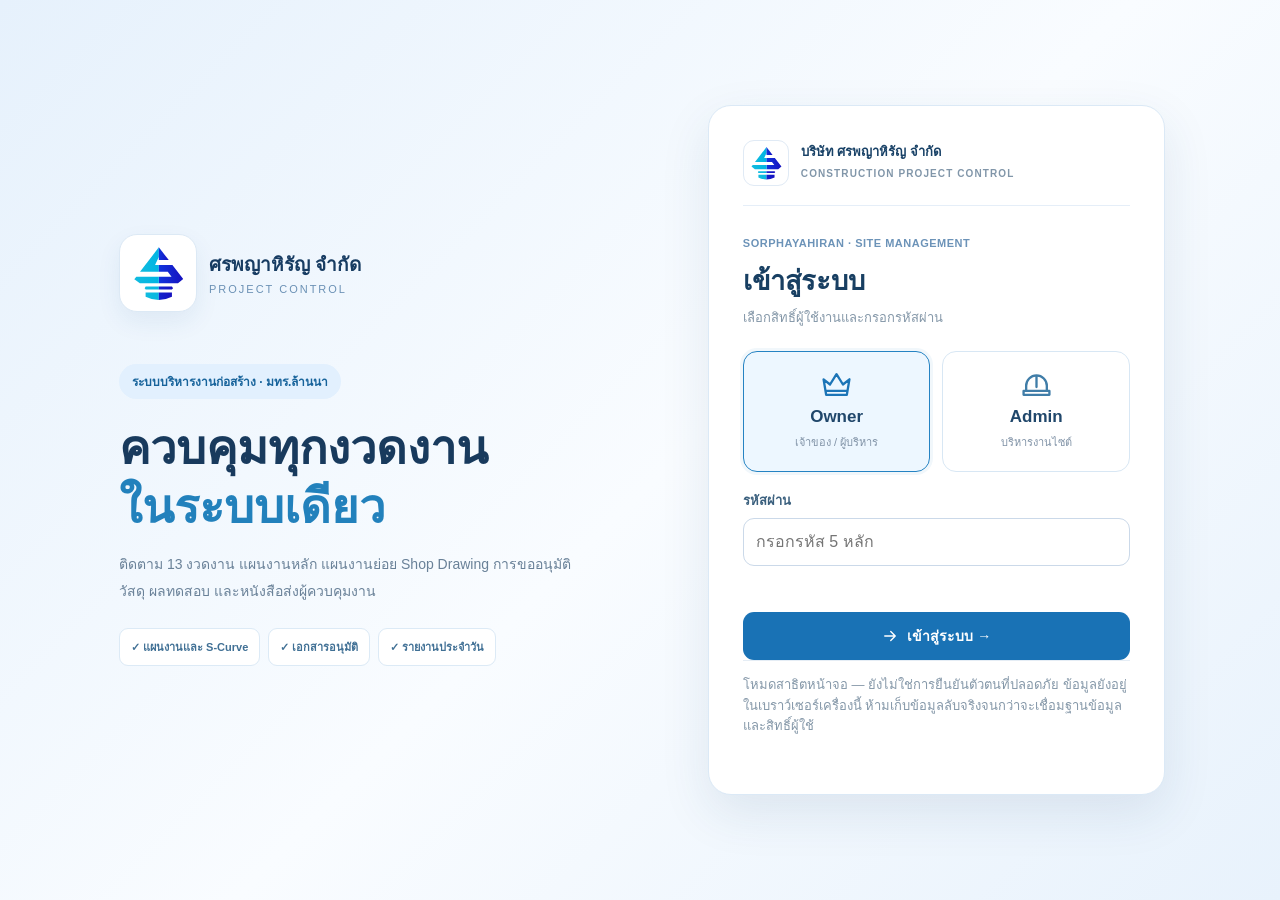
==== commit 8cb3507f: "Link every master S-Curve installment row to its standalone weekly plan with publish status and roll" ====
--- a/scurve.html
+++ b/scurve.html
@@ -17,10 +17,12 @@
 <section class="card"><div class="print-title"><h2>แผนงานและกราฟความก้าวหน้า (S-CURVE)</h2><div><strong>อาคารเรียนและปฏิบัติการเอนกประสงค์ มทร.ล้านนา</strong></div><div><span class="spy-price">สัญญา 205,555,555 บาท · </span> 13 งวด · 6 ต.ค. 2569 – 4 มี.ค. 2572 · <span id="dateLabel"></span></div></div>
 <div class="stats"><div class="stat">แผนสะสม ณ วันที่รายงาน<b id="planValue">0%</b></div><div class="stat">ผลงานจริงสะสม<b id="actualValue">0%</b></div><div class="stat">ผลต่างจริง − แผน<b id="deltaValue">0%</b></div><div class="stat">สถานะ<b id="statusValue">—</b></div></div>
 <div class="stats time-stats"><div class="stat">ระยะเวลาตามสัญญา<b id="totalDays">—</b></div><div class="stat">ใช้เวลาไปแล้ว<b id="usedDays">—</b></div><div class="stat">เหลือเวลาอีก<b id="remainingDays">—</b></div><div class="stat spy-sensitive">มูลค่างานตามแผน ณ วันที่รายงาน<b id="earnedValue">—</b><small class="note">คำนวณจากแผนสะสม × มูลค่าสัญญา</small></div></div><div class="stats time-stats spy-sensitive"><div class="stat">มูลค่าผลงานจริงสะสม ณ วันที่รายงาน<b id="actualMoneyValue">—</b></div><div class="stat">ผลต่างมูลค่างานจริง − แผน<b id="moneyDeltaValue">—</b></div><div class="stat">มูลค่าสัญญารวม<b id="contractMoneyValue">—</b></div><div class="stat">วันที่ใช้คำนวณ<b id="moneyReportDate">—</b></div></div><div class="legend"><span><i class="dot" style="background:#1674d2"></i>แผนงาน</span><span id="actualLegend"><i class="dot" style="background:#119b64"></i>ผลงานจริง</span><span><i class="dot" style="background:#d84b53"></i>ช่วงดำเนินงานตามแผน</span></div>
+<div id="spyMasterLinkOverview" class="spy-master-link-overview noprint" aria-live="polite">ตรวจสอบแผนย่อยที่เชื่อมกับงวดงาน...</div>
 <div class="sheet"><div class="grid-holder" id="gridHolder"><table class="schedule" id="schedule"></table><svg class="curve" id="curve"></svg></div></div>
 <p class="note">เส้น S-Curve คำนวณตามสัดส่วนมูลค่างวดงานที่กระจายตามวันในแต่ละงวด (Financial-weighted progress) ไม่ใช่ปริมาณงานทางกายภาพโดยตรง ข้อมูลจริงต้องบันทึกเอง</p></section>
 <section class="card editor"><div class="panel-heading"><h3>ปรับแผนสะสมรายเดือน</h3><button type="button" class="toggle-panel noprint" onclick="togglePanel('planPanel',this)" aria-expanded="false">▼ แสดงข้อมูล</button></div><div id="planPanel" hidden><p class="note">กรอกเปอร์เซ็นต์แผนสะสมสิ้นเดือนเพื่อปรับมูลค่าตามแผน · ไม่กรอกใช้แผนเดิม</p><div class="sheet"><table class="edit"><thead><tr><th>เดือน</th><th>แผนสะสม (%)</th><th>เดือน</th><th>แผนสะสม (%)</th></tr></thead><tbody id="planEditBody"></tbody></table></div><button onclick="resetPlan()">คืนค่าแผนเดิม</button></div></section><section class="card editor"><div class="panel-heading"><h3>บันทึกผลงานจริงรายเดือน</h3><button type="button" class="toggle-panel noprint" onclick="togglePanel('actualPanel',this)" aria-expanded="false">▼ แสดงข้อมูล</button></div><div id="actualPanel" hidden><p class="note">เลือกวิธีกรอก: เปอร์เซ็นต์สะสม หรือมูลค่างานรายเดือน · กรอกข้อมูลแล้วกราฟและสรุปจะปรับทันที · ระบบเก็บข้อมูลในเบราว์เซอร์เครื่องนี้โดยอัตโนมัติ กรุณาสำรอง JSON เป็นระยะ</p><label>รูปแบบข้อมูลจริง <select id="actualMode" onchange="changeActualMode(this.value)"><option value="percent">เปอร์เซ็นต์งานจริงสะสม (%)</option><option value="money" class="spy-owner-only">มูลค่างานจริงรายเดือน (บาท)</option></select></label><div class="sheet"><table class="edit"><thead><tr><th>เดือน</th><th><span class="actualInputLabel">ผลงานจริงสะสม (%)</span></th><th>เดือน</th><th>มูลค่างานจริงรายเดือน (บาท)</th></tr></thead><tbody id="editBody"></tbody></table></div><button onclick="clearActual()">ล้างผลงานจริงทั้งหมด</button></div></section>
 </main><footer>บริษัท ศรพญาหิรัญ จำกัด · แผนงานราชมงคลล้านนา · ข้อมูลทดลองอยู่ในอุปกรณ์นี้</footer></div>
+<script src="spy-stage-link.js"></script>
 <script>
 const milestones=[
 ['2569-10-06','2570-02-03',14388888,'เตรียมพื้นที่ / เสาเข็ม / ฐานราก / ไฟฟ้าแรงสูง'],
@@ -60,19 +62,76 @@
 let html='<colgroup><col style="width:32px"><col style="width:185px"><col style="width:96px">'+months.map(()=>'<col style="width:auto">').join('')+'</colgroup><thead><tr><th class="no">งวด</th><th class="desc">รายละเอียดงาน</th><th class="amount">'+(window.spyIsOwner()?'จำนวนเงิน (บาท)':'เป้าหมาย')+'</th>'+months.map(m=>'<th class="month">'+label(m)+'</th>').join('')+'</tr></thead><tbody>';
 milestones.forEach((r,i)=>{
  const start=thaiYear(r[0]),end=thaiYear(r[1]);
- html+='<tr><td>'+(i+1)+'</td><td class="desc">'+r[3]+'</td><td>'+(window.spyIsOwner()?fmt(r[2]):'—')+'</td>'+
+ html+='<tr><td>'+(i+1)+'</td><td class="desc">'+r[3]+(window.SPY_STAGE_LINK?window.SPY_STAGE_LINK.masterCell(i):'')+'</td><td>'+(window.spyIsOwner()?fmt(r[2]):'—')+'</td>'+
  months.map(m=>{const monthEnd=new Date(m.getFullYear(),m.getMonth()+1,0);return '<td class="'+(start<=monthEnd&&end>=m?'bar':'muted')+'"></td>'}).join('')+'</tr>';
  if(mode==='compare')html+='<tr class="rowactual"><td></td><td class="desc">ผลงานจริงงวด '+(i+1)+'</td><td></td>'+
  months.map(m=>'<td class="'+(actual[key(m)]!==undefined&&start<=new Date(m.getFullYear(),m.getMonth()+1,0)&&end>=m?'actualbar':'')+'"></td>').join('')+'</tr>';
 });
-html+='</tbody><tfoot><tr class="monthly-days"><th colspan="3">ระยะเวลาดำเนินงานในแต่ละเดือน (วัน)</th>'+months.map(m=>'<th>'+overlapDays(projectStart,projectEnd,new Date(m.getFullYear(),m.getMonth(),1),new Date(m.getFullYear(),m.getMonth()+1,0))+'</th>').join('')+'</tr><tr class="monthly-total"><th colspan="3">มูลค่างานตามแผนรายเดือน (บาท)</th>'+months.map(m=>'<th>'+(window.spyIsOwner()?fmt(Math.round(monthlyMoney(m))):'—')+'</th>').join('')+'</tr><tr><th colspan="3">แผนสะสม (%)</th>'+months.map(m=>'<th>'+planAt(new Date(m.getFullYear(),m.getMonth()+1,0)).toFixed(1)+'</th>').join('')+'</tr>';if(mode==='compare')html+='<tr><th colspan="3">งานจริงสะสม (%)</th>'+months.map(m=>'<th>'+(actualOnRecordedTimeline(m)===null?'—':actualOnRecordedTimeline(m).toFixed(2))+'</th>').join('')+'</tr>';html+='</tfoot>';document.getElementById('schedule').innerHTML=html;requestAnimationFrame(drawCurve)}
-function drawCurve(){const t=document.getElementById('schedule'),svg=document.getElementById('curve');const rows=t.tBodies[0].rows;if(!rows.length)return;const head=t.tHead.rows[0];const first=head.cells[3],last=head.cells[head.cells.length-1];const top=rows[0].offsetTop,bottom=rows[rows.length-1].offsetTop+rows[rows.length-1].offsetHeight;const x0=first.offsetLeft,x1=last.offsetLeft+last.offsetWidth;const h=bottom-top;svg.style.left=x0+'px';svg.style.top=top+'px';svg.style.width=(x1-x0)+'px';svg.style.height=h+'px';svg.setAttribute('viewBox','0 0 '+(x1-x0)+' '+h);const x=i=>head.cells[i+3].offsetLeft-x0+head.cells[i+3].offsetWidth/2;const y=v=>h-6-(Math.max(0,Math.min(100,v))/100)*(h-16);const pts=months.map((m,i)=>x(i)+','+y(planAt(new Date(m.getFullYear(),m.getMonth()+1,0)))).join(' ');let out='<polyline points="'+pts+'" stroke="#1674d2"/>';if(mode==='compare'){const known=months.map((m,i)=>({i,m,v:actualOnRecordedTimeline(m)})).filter(o=>o.v!==null&&Number.isFinite(o.v));if(known.length){out+='<polyline points="'+known.map(o=>x(o.i)+','+y(Number(o.v))).join(' ')+'" stroke="#119b64"/>';for(const o of known)out+='<circle cx="'+x(o.i)+'" cy="'+y(Number(o.v))+'" r="2.5" fill="#119b64"/>'}}svg.innerHTML=out}
+html+='</tbody><tfoot><tr class="monthly-days"><th colspan="3">ระยะเวลาดำเนินงานในแต่ละเดือน (วัน)</th>'+months.map(m=>'<th>'+overlapDays(projectStart,projectEnd,new Date(m.getFullYear(),m.getMonth(),1),new Date(m.getFullYear(),m.getMonth()+1,0))+'</th>').join('')+'</tr><tr class="monthly-total"><th colspan="3">มูลค่างานตามแผนรายเดือน (บาท)</th>'+months.map(m=>'<th>'+(window.spyIsOwner()?fmt(Math.round(monthlyMoney(m))):'—')+'</th>').join('')+'</tr><tr><th colspan="3">แผนสะสม (%)</th>'+months.map(m=>'<th>'+planAt(new Date(m.getFullYear(),m.getMonth()+1,0)).toFixed(1)+'</th>').join('')+'</tr>';if(mode==='compare')html+='<tr><th colspan="3">งานจริงสะสม (%)</th>'+months.map(m=>'<th>'+(actualOnRecordedTimeline(m)===null?'—':actualOnRecordedTimeline(m).toFixed(2))+'</th>').join('')+'</tr>';html+='</tfoot>';document.getElementById('schedule').innerHTML=html;
+const stageLinkInfo=window.SPY_STAGE_LINK?.overall();
+if(stageLinkInfo){
+ const summary=document.getElementById('spyMasterLinkOverview');
+ summary.textContent='🔗 เชื่อมแผนย่อยเข้ากับแผนใหญ่แล้ว '+stageLinkInfo.linked+'/13 งวด'+
+  ' · กำหนดวันงานย่อย '+stageLinkInfo.plannedTasks+'/'+stageLinkInfo.totalTasks+' รายการ'+
+  ' · กดลิงก์ “แผนย่อยรายสัปดาห์” ของแต่ละงวดเพื่อเปิดดูหรือแก้ไข';
+}
+requestAnimationFrame(drawCurve)}
+function drawCurve(){
+ const table=document.getElementById('schedule');
+ const svg=document.getElementById('curve');
+ const holder=document.getElementById('gridHolder');
+ if(!table||!svg||!holder||!table.tBodies.length||!table.tBodies[0].rows.length)return;
+ const rows=table.tBodies[0].rows;
+ const head=table.tHead.rows[0];
+ const first=head.cells[3],last=head.cells[head.cells.length-1];
+ if(!first||!last)return;
+ // Measure positions against the SAME positioned container as the SVG.
+ // OffsetTop/OffsetLeft differ across table layouts and may be zero while
+ // the app is gated, which previously left the S-Curve outside the grid.
+ const box=holder.getBoundingClientRect();
+ const start=first.getBoundingClientRect(),end=last.getBoundingClientRect();
+ const topRow=rows[0].getBoundingClientRect(),bottomRow=rows[rows.length-1].getBoundingClientRect();
+ const left=start.left-box.left,top=topRow.top-box.top;
+ const width=end.right-start.left,height=bottomRow.bottom-topRow.top;
+ if(width<2||height<2){svg.innerHTML='';return}
+ svg.style.left=left+'px';
+ svg.style.top=top+'px';
+ svg.style.width=width+'px';
+ svg.style.height=height+'px';
+ svg.style.zIndex='3';
+ svg.style.visibility='visible';
+ svg.setAttribute('viewBox','0 0 '+width+' '+height);
+ svg.setAttribute('preserveAspectRatio','none');
+ const x=i=>{
+  const r=head.cells[i+3].getBoundingClientRect();
+  return r.left+r.width/2-start.left;
+ };
+ const y=v=>height-6-(Math.max(0,Math.min(100,v))/100)*(height-16);
+ const plans=months.map((month,i)=>x(i)+','+y(planAt(new Date(month.getFullYear(),month.getMonth()+1,0)))).join(' ');
+ let shapes='<polyline points="'+plans+'" stroke="#1674d2"/>';
+ if(mode==='compare'){
+  const known=months.map((month,i)=>({i,value:actualOnRecordedTimeline(month)}))
+   .filter(row=>row.value!==null&&Number.isFinite(row.value));
+  if(known.length){
+   shapes+='<polyline points="'+known.map(row=>x(row.i)+','+y(Number(row.value))).join(' ')+'" stroke="#119b64"/>';
+   for(const row of known)shapes+='<circle cx="'+x(row.i)+'" cy="'+y(Number(row.value))+'" r="2.5" fill="#119b64"/>';
+  }
+ }
+ svg.innerHTML=shapes;
+}
 function makeEditor(){document.getElementById('actualMode').value=actualMode;document.querySelectorAll('.actualInputLabel').forEach(el=>el.textContent=actualMode==='percent'?'ผลงานจริงสะสม (%)':'มูลค่างานจริงรายเดือน (บาท)');let s='';for(let i=0;i<months.length;i+=2){s+='<tr>';for(let j=i;j<i+2;j++){if(j>=months.length){s+='<td></td><td></td>';continue}const m=months[j],k=key(m);s+='<td>'+label(m)+'</td><td><input type="number" min="0" step="0.01" value="'+(actual[k]??'')+'" data-month="'+k+'" onchange="updateActual(this)"></td>'}s+='</tr>'}document.getElementById('editBody').innerHTML=s}
 function updateActual(el){const v=el.value.trim();if(v==='')delete actual[el.dataset.month];else{const n=Number(v);if(!Number.isFinite(n)||n<0||(actualMode==='percent'&&n>100)){alert(actualMode==='percent'?'กรอกเปอร์เซ็นต์ 0–100':'กรอกจำนวนเงินตั้งแต่ 0 บาทขึ้นไป');return}actual[el.dataset.month]=n}localStorage.setItem('spy-scurve-money-v2',JSON.stringify(actual));render()}
 function clearActual(){if(!confirm('ยืนยันล้างข้อมูลผลงานจริงทั้งหมด?'))return;actual={};localStorage.removeItem('spy-scurve-money-v2');makeEditor();render()}
 function exportData(){const blob=new Blob([JSON.stringify({version:7,actual,actualMode,planOverrides},null,2)],{type:'application/json'});const a=document.createElement('a');a.href=URL.createObjectURL(blob);a.download='spy-scurve-actual.json';a.click();URL.revokeObjectURL(a.href)}
 function importData(e){const f=e.target.files[0];if(!f)return;const rd=new FileReader();rd.onload=()=>{try{const obj=JSON.parse(rd.result);if(!obj.actual||typeof obj.actual!=='object')throw Error('Invalid');actual=obj.actual;planOverrides=obj.planOverrides||{};localStorage.setItem('spy-scurve-plan-overrides',JSON.stringify(planOverrides));actualMode=obj.actualMode||'percent';localStorage.setItem('spy-scurve-input-mode',actualMode);localStorage.setItem('spy-scurve-money-v2',JSON.stringify(actual));makeEditor();render()}catch(err){alert('ไฟล์ข้อมูลไม่ถูกต้อง')}};rd.readAsText(f)}
-window.addEventListener('resize',drawCurve);makePlanEditor();makeEditor();restorePanels();render();
+window.addEventListener('resize',()=>requestAnimationFrame(drawCurve));
+window.addEventListener('pageshow',()=>requestAnimationFrame(drawCurve));
+window.addEventListener('storage',event=>{
+ if(event.key==='spy_milestones'||event.key==='spy_weekly_links_v1')render();
+});
+window.addEventListener('beforeprint',()=>requestAnimationFrame(drawCurve));
+window.addEventListener('afterprint',()=>requestAnimationFrame(drawCurve));
+makePlanEditor();makeEditor();restorePanels();render();
 </script>
 <script>
 /* The S-Curve intentionally uses the same temporary Owner/Admin session as this site's login.
@@ -84,6 +143,8 @@
   if(role==='owner'||role==='admin'){
     document.body.classList.add('spy-scurve-auth');
     if(role==='admin')document.body.classList.add('spy-scurve-admin');
+    // Recalculate after the previously hidden grid becomes visible.
+    requestAnimationFrame(()=>requestAnimationFrame(drawCurve));
   }else{
     location.replace('./index.html?return=scurve');
   }
